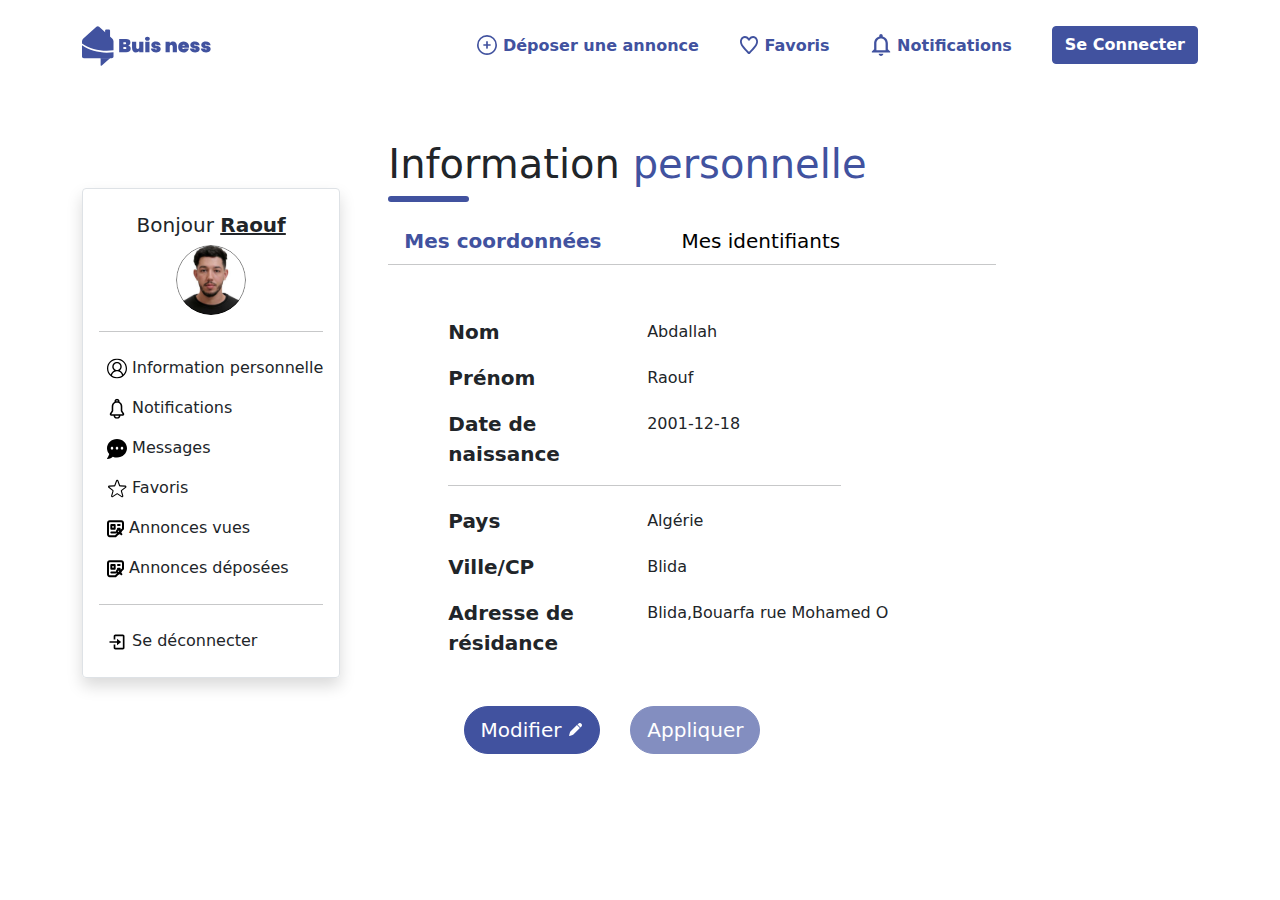
==== first try/MonCompte.html @ b16de1dc "we added a footer and i added a infomations page" ====
<!DOCTYPE html>
<html lang="en">
    <head>
        <meta charset="UTF-8">
        <meta http-equiv="X-UA-Compatible" content="IE=edge">
        <meta name="viewport" content="width=device-width, initial-scale=1.0">
        <link rel="stylesheet" href="Saas/compile.css">
        <link rel="stylesheet" href="costumeStyle.css">
        <title>Mon compte</title>
    </head>
<body>
    <nav class="navbar navbar-expand-lg navbar-dark py-3">
        <div class="container">
            <a href="index.html" class="navbar-brand">
              <img class="img-fluid w-60" src="./images/Logo.svg" alt="logo">
            </a>
            
            <button class="navbar-toggler btn-primary bg-primary" type="button" data-bs-toggle="collapse" data-bs-target="#navmenu">
                <span class="navbar-toggler-icon"></span>
            </button>
    
            <div class="collapse navbar-collapse" id="navmenu">
                <ul class="navbar-nav ms-auto">
                    <li class="nav-item pe-4">
                        <a href="" class="nav-link fw-bold ">
                            <img class="pb-05" src="images/icons/plus.svg" alt="icon">
                            Déposer une annonce
                        </a>
                    </li>
                    <li class="nav-item pe-4">
                        <a href="" class="nav-link fw-bold">
                            <img class="pb-05" src="images/icons/hart.svg" alt="icon">
                            Favoris
                        </a>
                    </li>
                    <li class="nav-item pe-4">
                        <a href="" class="nav-link fw-bold">
                            <img class="pb-05" src="images/icons/Bell.svg" alt="icon">
                            Notifications
                        </a>
                    </li>
                    <li class="nav-item ps-2">
                        <a href=""><button type="button" class="btn btn-primary fw-bold">Se Connecter</button></a>
                    </li>
                </ul>
            </div>
        </div>
    </nav>
    
    <main>
        <section class="d-flex container my-5">
            
            <div class="border p-3 rounded mt-5 shadow h-100">
                <h5 class="fw-normal text-center pt-2">Bonjour <span class="fw-bolder text-decoration-underline">Raouf</span></h5>
                <img src="images/profl pircure.svg" class="rounded-circle d-block mx-auto" alt="photo de profile">
                <hr>
                <ul class="no-decoration m-0 p-0">
                    <li class="py-2 ps-2">
                        <a href="" class="no-decoration text-reset">
                            <img src="images/icons/account.svg" alt="icon">
                            Information personnelle
                        </a>
                    </li>
                    <li class="py-2 ps-2">
                        <a href="" class="no-decoration text-reset">
                            <img src="images/icons/notification.svg" alt="icon">
                            Notifications
                        </a>
                    </li>
                    <li class="py-2 ps-2">
                        <a href="" class="no-decoration text-reset">
                            <img src="images/icons/messages.svg" alt="icon">
                            Messages
                        </a>
                    </li>
                    <li class="py-2 ps-2">
                        <a href="" class="no-decoration text-reset">
                            <img src="images/icons/favorite.svg" alt="icon">
                            Favoris
                        </a>
                    </li>
                    <li class="py-2 ps-2">
                        <a href="" class="no-decoration text-reset">
                            <img src="images/icons/Annonce.svg" alt="icon">
                            Annonces vues
                        </a>
                    </li>
                    <li class="py-2 ps-2">
                        <a href="" class="no-decoration text-reset">
                            <img src="images/icons/Annonce.svg" alt="icon">
                            Annonces déposées
                        </a>
                    </li>
                    <hr>
                    <li class="py-2 ps-2">
                        <a href="" class="no-decoration text-reset">
                            <img src="images/icons/log-out.svg" alt="icon">
                            Se déconnecter
                        </a>
                    </li>
                </ul>
            </div>

            <div class="flex-grow-1 ms-5">
                <h1 class="">Information <span class="text-primary">personnelle</span></h1>
                <hr class="w-10 h-2 show-opacity text-primary rounded mt-0">
                <div class="contain d-flex gap-5">
                    <button class="btn-lg border-0 bg-body text-primary fw-bold">Mes coordonnées</button>
                    <button class="btn-lg border-0 bg-body">Mes identifiants</button>             
                </div>
                <hr class="mt-0 w-75">

                <div class="container mt-5 ms-5">
                    <div class="row">
                        <div class="col-3">
                            <label for="staticEmail" class="mt-1 fs-5 fw-bold">Nom</label>
                        </div>
                        <div class="col-2 position-relative">
                            <input type="text" class="form-control-plaintext" id="staticEmail" value="Abdallah">
                        </div>
                    </div>
                    <div class="row mt-2">
                        <div class="col-3">
                            <label for="staticEmail" class="mt-1 fs-5 fw-bold">Prénom</label>
                        </div>
                        <div class="col-2">
                            <input type="text" class="form-control-plaintext" id="staticEmail" value="Raouf">
                        </div>
                    </div>
                    <div class="row mt-2">
                        <div class="col-3">
                            <label for="staticEmail" class="mt-1 fs-5 fw-bold">Date de naissance</label>
                        </div>
                        <div class="col-2">
                            <input type="text" class="form-control-plaintext" id="staticEmail" value="2001-12-18">
                        </div>
                    </div>
                    <hr class="w-50">
                    <div class="row">
                        <div class="col-3">
                            <label for="staticEmail" class="mt-1 fs-5 fw-bold">Pays</label>
                        </div>
                        <div class="col-2">
                            <input type="text" class="form-control-plaintext" id="staticEmail" value="Algérie">
                        </div>
                    </div>
                    <div class="row mt-2">
                        <div class="col-3">
                            <label for="staticEmail" class="mt-1 fs-5 fw-bold">Ville/CP</label>
                        </div>
                        <div class="col-2">
                            <input type="text" class="form-control-plaintext" id="staticEmail" value="Blida">
                        </div>
                    </div>
                    <div class="row mt-2">
                        <div class="col-3">
                            <label for="staticEmail" class="mt-1 fs-5 fw-bold">Adresse de résidance</label>
                        </div>
                        <div class="col-4">
                            <input type="text" class="form-control-plaintext" id="staticEmail" value="Blida,Bouarfa rue Mohamed Oukrif n°29">
                        </div>
                    </div>
                    <div class="col-5 d-md-flex mt-5 justify-content-around">
                        <button class=" btn btn-lg btn-primary rounded-pill" type="button">
                            Modifier
                            <img src="images/icons/edit-pen.svg" class="mb-1" alt="">
                        </button> 
                        <button class=" btn btn-lg btn-primary rounded-pill" type="button" disabled>Appliquer</button> 
                    </div>
                </div>

            </div>
            
        </section>
    </main>
</body>
</html>
---- first try/costumeStyle.css ----
.w-200{
    width: 260px;
}
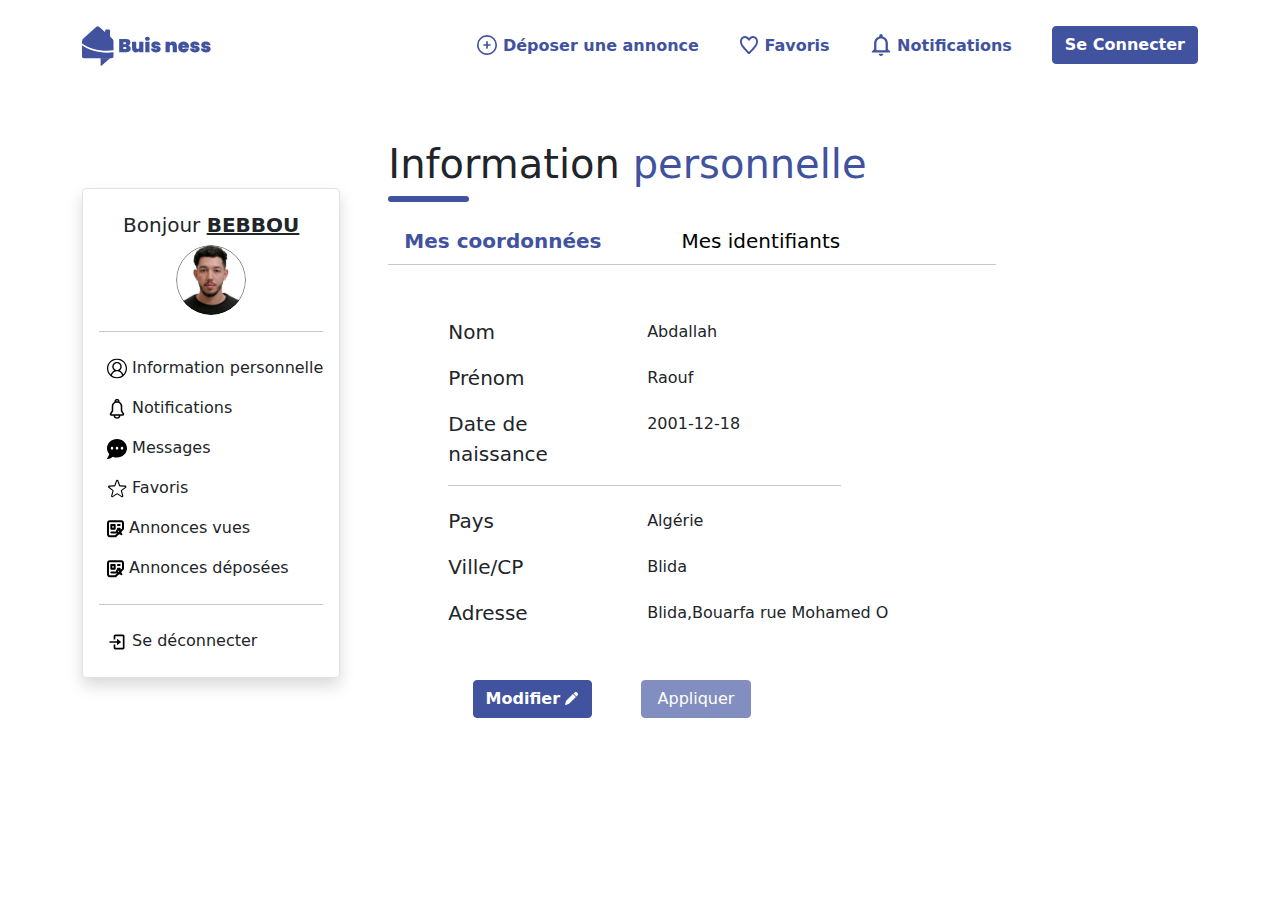
==== commit 58ca3768: "we added sign up and sign in form and also where u modify identifiant stuff like email and password " ====
--- a/first try/MonCompte.html
+++ b/first try/MonCompte.html
@@ -40,7 +40,7 @@
                         </a>
                     </li>
                     <li class="nav-item ps-2">
-                        <a href=""><button type="button" class="btn btn-primary fw-bold">Se Connecter</button></a>
+                        <a href="test.html"><button type="button" class="btn btn-primary fw-bold">Se Connecter</button></a>
                     </li>
                 </ul>
             </div>
@@ -51,7 +51,7 @@
         <section class="d-flex container my-5">
             
             <div class="border p-3 rounded mt-5 shadow h-100">
-                <h5 class="fw-normal text-center pt-2">Bonjour <span class="fw-bolder text-decoration-underline">Raouf</span></h5>
+                <h5 class="fw-normal text-center pt-2">Bonjour <span class="fw-bolder text-decoration-underline">BEBBOU</span></h5>
                 <img src="images/profl pircure.svg" class="rounded-circle d-block mx-auto" alt="photo de profile">
                 <hr>
                 <ul class="no-decoration m-0 p-0">
@@ -105,73 +105,154 @@
                 <h1 class="">Information <span class="text-primary">personnelle</span></h1>
                 <hr class="w-10 h-2 show-opacity text-primary rounded mt-0">
                 <div class="contain d-flex gap-5">
-                    <button class="btn-lg border-0 bg-body text-primary fw-bold">Mes coordonnées</button>
-                    <button class="btn-lg border-0 bg-body">Mes identifiants</button>             
+                    <button class="btn-lg border-0 bg-body text-primary fw-bold" id="coordonnéeButton">Mes coordonnées</button>
+                    <button class="btn-lg border-0 bg-body" id="identifiantsButton">Mes identifiants</button>             
                 </div>
                 <hr class="mt-0 w-75">
 
-                <div class="container mt-5 ms-5">
-                    <div class="row">
-                        <div class="col-3">
-                            <label for="staticEmail" class="mt-1 fs-5 fw-bold">Nom</label>
+                <div class="container mt-5 ms-5" id="coordonnées">
+                    <div class="row">
+                        <div class="col-3">
+                            <label for="MonNom" class="mt-1 fs-5 fw-semibold">Nom</label>
                         </div>
                         <div class="col-2 position-relative">
-                            <input type="text" class="form-control-plaintext" id="staticEmail" value="Abdallah">
-                        </div>
-                    </div>
-                    <div class="row mt-2">
-                        <div class="col-3">
-                            <label for="staticEmail" class="mt-1 fs-5 fw-bold">Prénom</label>
-                        </div>
-                        <div class="col-2">
-                            <input type="text" class="form-control-plaintext" id="staticEmail" value="Raouf">
-                        </div>
-                    </div>
-                    <div class="row mt-2">
-                        <div class="col-3">
-                            <label for="staticEmail" class="mt-1 fs-5 fw-bold">Date de naissance</label>
-                        </div>
-                        <div class="col-2">
-                            <input type="text" class="form-control-plaintext" id="staticEmail" value="2001-12-18">
+                            <input type="text" class="form-control-plaintext" id="MonNom" value="Abdallah">
+                        </div>
+                    </div>
+                    <div class="row mt-2">
+                        <div class="col-3">
+                            <label for="MonPrénom" class="mt-1 fs-5 fw-semibold">Prénom</label>
+                        </div>
+                        <div class="col-2">
+                            <input type="text" class="form-control-plaintext" id="MonPrénom" value="Raouf">
+                        </div>
+                    </div>
+                    <div class="row mt-2">
+                        <div class="col-3">
+                            <label for="MaDateNaissance" class="mt-1 fs-5 fw-semibold">Date de naissance</label>
+                        </div>
+                        <div class="col-2">
+                            <input type="text" class="form-control-plaintext" id="MaDateNaissance" value="2001-12-18">
                         </div>
                     </div>
                     <hr class="w-50">
                     <div class="row">
                         <div class="col-3">
-                            <label for="staticEmail" class="mt-1 fs-5 fw-bold">Pays</label>
-                        </div>
-                        <div class="col-2">
-                            <input type="text" class="form-control-plaintext" id="staticEmail" value="Algérie">
-                        </div>
-                    </div>
-                    <div class="row mt-2">
-                        <div class="col-3">
-                            <label for="staticEmail" class="mt-1 fs-5 fw-bold">Ville/CP</label>
-                        </div>
-                        <div class="col-2">
-                            <input type="text" class="form-control-plaintext" id="staticEmail" value="Blida">
-                        </div>
-                    </div>
-                    <div class="row mt-2">
-                        <div class="col-3">
-                            <label for="staticEmail" class="mt-1 fs-5 fw-bold">Adresse de résidance</label>
+                            <label for="MonPays" class="mt-1 fs-5 fw-semibold">Pays</label>
+                        </div>
+                        <div class="col-2">
+                            <input type="text" class="form-control-plaintext" id="MonPays" value="Algérie">
+                        </div>
+                    </div>
+                    <div class="row mt-2">
+                        <div class="col-3">
+                            <label for="MaVille" class="mt-1 fs-5 fw-semibold">Ville/CP</label>
+                        </div>
+                        <div class="col-2">
+                            <input type="text" class="form-control-plaintext" id="MaVille" value="Blida">
+                        </div>
+                    </div>
+                    <div class="row mt-2">
+                        <div class="col-3">
+                            <label for="MaAdresse" class="mt-1 fs-5 fw-semibold">Adresse</label>
                         </div>
                         <div class="col-4">
-                            <input type="text" class="form-control-plaintext" id="staticEmail" value="Blida,Bouarfa rue Mohamed Oukrif n°29">
+                            <input type="text" class="form-control-plaintext" id="MaAdresse" value="Blida,Bouarfa rue Mohamed Oukrif n°29">
                         </div>
                     </div>
                     <div class="col-5 d-md-flex mt-5 justify-content-around">
-                        <button class=" btn btn-lg btn-primary rounded-pill" type="button">
-                            Modifier
-                            <img src="images/icons/edit-pen.svg" class="mb-1" alt="">
+                        <button class="d-flex gap-1 align-items-center btn btn-primary" id="modifierCoordonnéesbutton" type="button">
+                            <p class="fw-bold mb-0">Modifier</p>
+                            <img src="images/icons/edit-pen.svg" class="" alt="">
                         </button> 
-                        <button class=" btn btn-lg btn-primary rounded-pill" type="button" disabled>Appliquer</button> 
+                        <button class="px-3 btn btn-primary" id="" type="button" disabled>Appliquer</button> 
                     </div>
                 </div>
 
+                <div class="d-none container mt-5 ms-5" id="identifiants">
+                    <div class="col-3">
+                        <label for="MonEmail" class="mt-1 fs-4 fw-semibold Poppins">E-mail:</label>
+                    </div>                    
+                    <div class="row">
+                        <div class="col-3">
+                            <input type="text" class="form-control-plaintext" id="MonEmail" value="raoufslv09@gmail.com" disabled>
+                        </div>
+                        <div class="col-3">
+                            <button class="border-0 bg-body text-primary fw-semibold mt-1" id="modifierEmail" data-bs-toggle="modal" data-bs-target="#changerEmail">
+                                Modifier
+                                <img src="images/icons/edit-pen-purple.svg" class="" alt="">
+                            </button>
+                        </div>
+                    </div>
+
+                    <hr class="my-4 w-50">
+
+                    <div class="col-3">
+                        <label for="MonMotDePasse" class="mt-1 fs-4 fw-semibold Poppins">Mot de passe:</label>
+                    </div>
+                    <div class="row">
+                        <div class="col-3">
+                            <input type="text" class="form-control-plaintext" id="MonMotDePasse" value="••••••••" disabled>
+                        </div>
+                        <div class="col-3">
+                            <button class="border-0 bg-body text-primary fw-semibold mt-1" id="modifierMotDePasse" data-bs-toggle="modal" data-bs-target="#changerMotDePasse">
+                                Modifier
+                                <img src="images/icons/edit-pen-purple.svg" class="" alt="">
+                            </button>
+                        </div>
+                        <hr class="d-none w-75 my-1 ms-2">                        
+                    </div>                    
+
+                    <div class="modal fade" id="changerMotDePasse" aria-hidden="true" aria-labelledby="exampleModalToggleLabel" tabindex="-1">
+                        <div class=" modal-dialog modal-dialog-centered">
+                            <div class="w-75 modal-content mx-auto">
+                                <h5 class="mt-4 Roboto fw-bold text-center">modifier mot de passe</h5>
+                                <hr class="w-25 show-opacity text-primary rounded mt-0 d-block mx-auto h-3">
+                                <div class="mb-3 mx-5 px-4">
+                                    <input type="password" class="form-control" id="MonActuelMotDePasse" placeholder="Mot de passe actuel" required> 
+                                </div>
+                                <div class="mb-3 mx-5 px-4">
+                                    <input type="password" class="form-control" id="MonNouveauMotDePasse" placeholder="Nouveau mot de passe" required>
+                                </div>
+                                <div class="mb-3 mx-5 px-4">
+                                    <input type="password" class="form-control" id="MonConfirmationMotDePasse" placeholder="Confirmation mot de passe" required>
+                                </div>
+                                <div class="">
+                                    <button class="btn btn-primary d-block mx-auto mb-3 mt-1" type="button">Appliquer</button>
+                                </div>
+                                
+                            </div>
+                        </div>
+                    </div>
+
+                    <div class="modal fade" id="changerEmail" aria-hidden="true" aria-labelledby="exampleModalToggleLabel" tabindex="-1">
+                        <div class=" modal-dialog modal-dialog-centered">
+                            <div class="modal-content w-75  mx-auto">
+                                <h5 class="mt-4 Roboto fw-bold text-center">modifier votre E-mail</h5>
+                                <hr class="w-25 show-opacity text-primary rounded mt-0 d-block mx-auto h-3">
+                                <div class="mb-3 mx-5 px-4">
+                                    <input type="email" class="form-control" id="MonActuelEmail" placeholder="E-mail actuel" value="" required>
+                                </div>
+                                <div class="mb-3 mx-5 px-4">
+                                    <input type="email" class="form-control" id="MonNouveauEmail" placeholder="Nouveau E-mail" value="" required>
+                                </div>
+                                <div class="mb-3 mx-5 px-4">
+                                    <input type="password" class="form-control" id="MonConfirmationEmail" placeholder="mot de passe" value="" required>
+                                </div>
+                                <div class="">
+                                    <button class="btn btn-primary d-block mx-auto mb-3 mt-1" type="button">Appliquer</button>
+                                </div>
+                                
+                            </div>
+                        </div>
+                    </div>
+                </div>
             </div>
-            
         </section>
     </main>
+
+    <script src="index.js"></script>
+    <script src="../js/bootstrap.min.js"></script>
+
 </body>
 </html>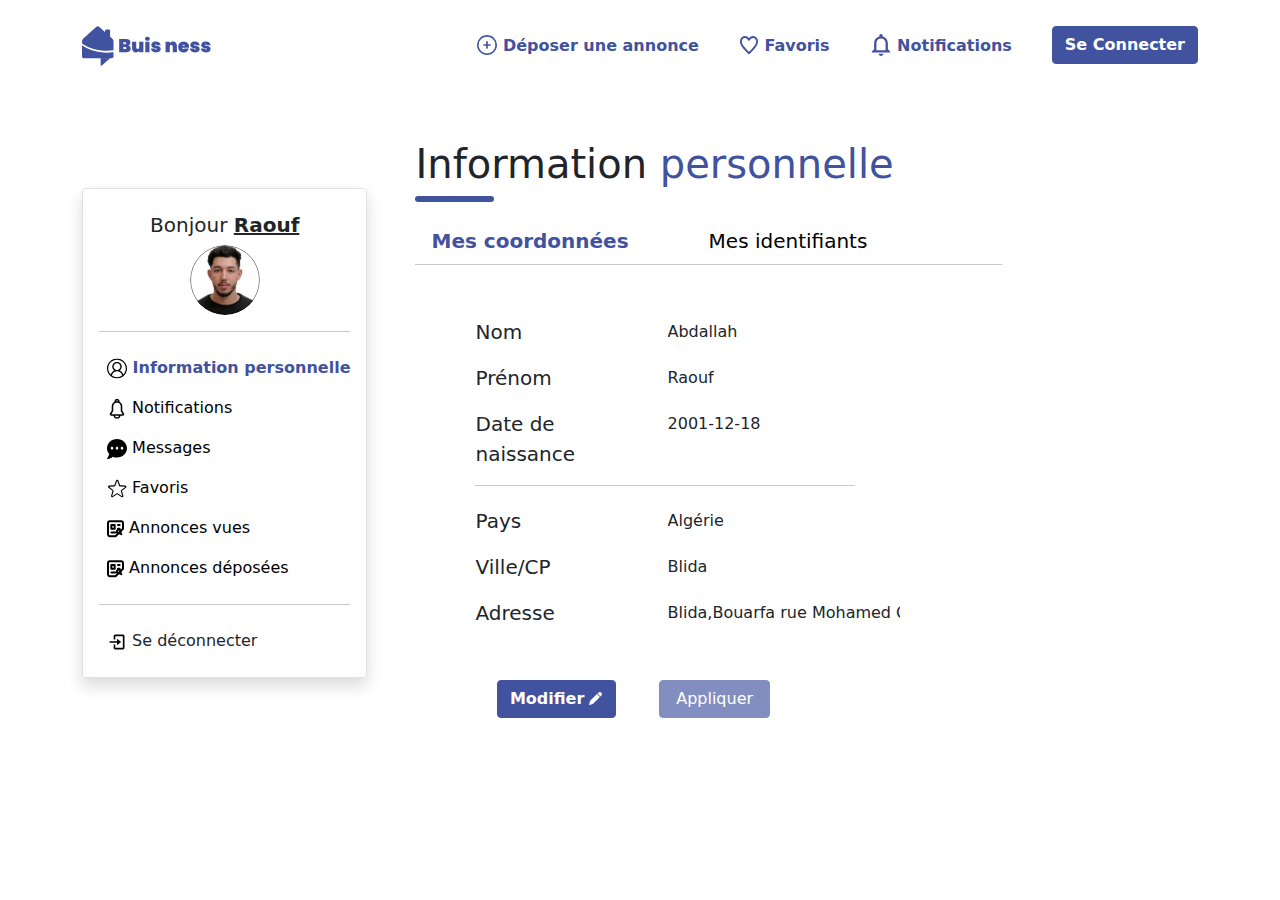
==== commit 7e2b3601: "it's been a long time ago we didn't push, so we didi a lot of things can't really talk about them al" ====
--- a/first try/MonCompte.html
+++ b/first try/MonCompte.html
@@ -48,52 +48,52 @@
     </nav>
     
     <main>
-        <section class="d-flex container my-5">
+        <section class="d-flex container my-5 ">
             
-            <div class="border p-3 rounded mt-5 shadow h-100">
-                <h5 class="fw-normal text-center pt-2">Bonjour <span class="fw-bolder text-decoration-underline">BEBBOU</span></h5>
+            <div class="border p-3 rounded mt-5 shadow h-100 " id="side-nav">
+                <h5 class="fw-normal text-center pt-2">Bonjour <span class="fw-bolder text-decoration-underline">Raouf</span></h5>
                 <img src="images/profl pircure.svg" class="rounded-circle d-block mx-auto" alt="photo de profile">
                 <hr>
                 <ul class="no-decoration m-0 p-0">
                     <li class="py-2 ps-2">
-                        <a href="" class="no-decoration text-reset">
+                        <button class="border-0 bg-body p-0 fw-bold text-primary compte-buttons" id="InfoPersoButton">
                             <img src="images/icons/account.svg" alt="icon">
                             Information personnelle
-                        </a>
-                    </li>
-                    <li class="py-2 ps-2">
-                        <a href="" class="no-decoration text-reset">
+                        </button>
+                    </li>
+                    <li class="py-2 ps-2">
+                        <button class="border-0 bg-body p-0 compte-buttons" id="NotificationButton">
                             <img src="images/icons/notification.svg" alt="icon">
                             Notifications
-                        </a>
-                    </li>
-                    <li class="py-2 ps-2">
-                        <a href="" class="no-decoration text-reset">
+                        </button>
+                    </li>
+                    <li class="py-2 ps-2">
+                        <button class="border-0 bg-body p-0 compte-buttons" id="MessagesButton">
                             <img src="images/icons/messages.svg" alt="icon">
                             Messages
-                        </a>
-                    </li>
-                    <li class="py-2 ps-2">
-                        <a href="" class="no-decoration text-reset">
+                        </button>
+                    </li>
+                    <li class="py-2 ps-2">
+                        <button class="border-0 bg-body p-0 compte-buttons" id="FavorisButton">
                             <img src="images/icons/favorite.svg" alt="icon">
                             Favoris
-                        </a>
-                    </li>
-                    <li class="py-2 ps-2">
-                        <a href="" class="no-decoration text-reset">
+                        </button>
+                    </li>
+                    <li class="py-2 ps-2">
+                        <button class="border-0 bg-body p-0 compte-buttons" id="AnnVuButton">
                             <img src="images/icons/Annonce.svg" alt="icon">
                             Annonces vues
-                        </a>
-                    </li>
-                    <li class="py-2 ps-2">
-                        <a href="" class="no-decoration text-reset">
+                        </button>
+                    </li>
+                    <li class="py-2 ps-2">
+                        <button class="border-0 bg-body p-0 compte-buttons" id="AnnDepButton">
                             <img src="images/icons/Annonce.svg" alt="icon">
                             Annonces déposées
-                        </a>
+                        </button>
                     </li>
                     <hr>
                     <li class="py-2 ps-2">
-                        <a href="" class="no-decoration text-reset">
+                        <a href="index.html" class="no-decoration text-reset">
                             <img src="images/icons/log-out.svg" alt="icon">
                             Se déconnecter
                         </a>
@@ -101,7 +101,7 @@
                 </ul>
             </div>
 
-            <div class="flex-grow-1 ms-5">
+            <div class="flex-grow-1 ms-5 compte-content" id="infoPerso-content">
                 <h1 class="">Information <span class="text-primary">personnelle</span></h1>
                 <hr class="w-10 h-2 show-opacity text-primary rounded mt-0">
                 <div class="contain d-flex gap-5">
@@ -248,6 +248,191 @@
                     </div>
                 </div>
             </div>
+            <div class="flex-grow-1 ms-5 compte-content d-none" id="notification-content">
+                <h1 class="">Notifications</h1>
+                <hr class="w-10 h-2 show-opacity text-primary rounded mt-0">
+                <div>
+                    <div class="d-flex mt-5 gap-4 bg-light rounded p-3 w-65">
+                        <img src="images/icons/commentaire.svg" alt="commentaire-icon">
+                        <div>
+                            <p class="fs-6 fw-bold Poppins">Commentaire</p>
+                            <p class="fs- fw-regular Poppins">Vous avez reçu un commentaire sur votre annonce de location</p>
+                        </div>
+                        
+                        <img src="images/alger-centre1.jpg" class="adjustable-img rounded text-center" alt="img d'annonce">
+                        
+                    </div>
+                        
+
+
+                </div>
+            </div>
+            <div class="flex-grow-1 ms-5 compte-content d-none" id="Messages-content">
+                <h1 class="">Messages</h1>
+                <hr class="w-10 h-2 show-opacity text-primary rounded mt-0">
+            </div>
+            <div class="flex-grow-1 ms-5 compte-content d-none" id="Favoris-content">
+                <h1 class="">Favoris</h1>
+                <hr class="w-10 h-2 show-opacity text-primary rounded mt-0">
+                <div class="row row-cols-1 row-cols-md-3 g-4 ">
+                    <div class="col-4">
+                        <div class="card shadow">
+                            <img src="images/alger-centre1.jpg" class="card-img-top" alt="...">
+                            <div class="card-body">
+                                <div class="d-flex justify-content-between align-items-center">
+                                    <h5 class="card-title"><span class="text-uppercase">à</span> louer</h5>   
+                                    <h6 class="card-title">12000 DA/Jour</h6>
+                                </div>
+                                <p class="card-text fw-lighter mb-1">Maisson/ville</p>
+                                <p class="card-text fw-lighter mt-0 mb-1">8 piece ●  260 m²</p>
+                                <div class="d-flex justify-content-between align-items-center">
+                                    <p class="card-text fw-lighter m-0 mb-1">Alger, Cheraga</p>  
+                                    <small class="card-text m-0 fs-8">Ajoutée il y’a 40 min</small>
+                                </div>
+                            </div>
+                            <div class="card-img-overlay ps-1">
+                                <div class="bg-dark-light text-light d-inline raduis-10 p-1 position-absolute bottom-45">
+                                    12
+                                    <img src="images/icons/camera icon.svg" class="" alt="">
+                                </div>
+                                <img src="images/icons/left arrow icon.svg" class="position-absolute bottom-70" alt="">
+                                <img src="images/icons/right arrow icon.svg" class="position-absolute bottom-70 start-89 " alt="">
+                                <img src="images/icons/delete.svg" class="position-absolute start-89 top-0 mt-1" alt="">
+                            </div>
+                        </div>
+                    </div>
+                    <div class="col-4">
+                        <div class="card h-100 shadow">
+                            <img src="images/alger-centre1.jpg" class="card-img-top" alt="...">
+                            <div class="card-body">
+                                <div class="d-flex justify-content-between align-items-center">
+                                    <h5 class="card-title"><span class="text-uppercase">à</span> louer</h5>   
+                                    <h6 class="card-title">12000 DA/Jour</h6>
+                                </div>
+                                <p class="card-text fw-lighter mb-1">Maisson/ville</p>
+                                <p class="card-text fw-lighter mt-0 mb-1">8 piece ●  260 m²</p>
+                                <div class="d-flex justify-content-between align-items-center">
+                                    <p class="card-text fw-lighter m-0 mb-1">Alger, Cheraga</p>  
+                                    <small class="card-text m-0 fs-8">Ajoutée il y’a 40 min</small>
+                                </div>
+                            </div>
+                            <div class="card-img-overlay ps-1">
+                                <div class="bg-dark-light text-light d-inline raduis-10 p-1 position-absolute bottom-45">
+                                    12
+                                    <img src="images/icons/camera icon.svg" class="" alt="">
+                                </div>
+                                <img src="images/icons/left arrow icon.svg" class="position-absolute bottom-70" alt="">
+                                <img src="images/icons/right arrow icon.svg" class="position-absolute bottom-70 start-89 " alt="">
+                                <img src="images/icons/delete.svg" class="position-absolute start-89 top-0 mt-1" alt="">
+                            </div>
+                        </div>
+                    </div>
+                </div>
+                
+            </div>
+            <div class="flex-grow-1 ms-5 compte-content d-none" id="AnnVue-content">
+                <h1 class="">Annonces <span class="text-primary">Vues</span></h1>
+                <hr class="w-10 h-2 show-opacity text-primary rounded mt-0">
+                <div class="row row-cols-1 row-cols-md-3 g-4">
+                    <div class="col-4">
+                        <div class="card shadow">
+                            <img src="images/alger-centre1.jpg" class="card-img-top" alt="...">
+                            <div class="card-body">
+                                <div class="d-flex justify-content-between align-items-center">
+                                    <h5 class="card-title"><span class="text-uppercase">à</span> louer</h5>   
+                                    <h6 class="card-title">12000 DA/Jour</h6>
+                                </div>
+                                <p class="card-text fw-lighter mb-1">Maisson/ville</p>
+                                <p class="card-text fw-lighter mt-0 mb-1">8 piece ●  260 m²</p>
+                                <div class="d-flex justify-content-between align-items-center">
+                                    <p class="card-text fw-lighter m-0 mb-1">Alger, Cheraga</p>  
+                                    <small class="card-text m-0 fs-8">Vue il y’a 1 h</small>
+                                </div>
+                            </div>
+                            <div class="card-img-overlay ps-1">
+                                <div class="bg-dark-light text-light d-inline raduis-10 p-1 position-absolute bottom-45">
+                                    12
+                                    <img src="images/icons/camera icon.svg" class="" alt="">
+                                </div>
+                                <img src="images/icons/left arrow icon.svg" class="position-absolute bottom-70" alt="">
+                                <img src="images/icons/right arrow icon.svg" class="position-absolute bottom-70 start-89 " alt="">
+                                <img src="images/icons/delete.svg" class="position-absolute start-89 top-0 mt-1" alt="">
+                            </div>
+                        </div>
+                    </div>
+                </div>
+            </div>
+            <div class="flex-grow-1 ms-5 compte-content d-none" id="AnnDep-content">
+                <h1 class="">Annonces <span class="text-primary">déposées</span></h1>
+                <hr class="w-10 h-2 show-opacity text-primary rounded mt-0">
+                <div class="row row-cols-1 row-cols-md-3 g-4">
+                    <div class="col-4">
+                        <div class="card shadow">
+                            <img src="images/alger-centre1.jpg" class="card-img-top" alt="...">
+                            <div class="card-body">
+                                <div class="d-flex justify-content-between align-items-center">
+                                    <h5 class="card-title"><span class="text-uppercase">à</span> louer</h5>   
+                                    <h6 class="card-title">12000 DA/Jour</h6>
+                                </div>
+                                <p class="card-text fw-lighter mb-1">Maisson/ville</p>
+                                <p class="card-text fw-lighter mt-0 mb-1">8 piece ●  260 m²</p>
+                                <div class="d-flex justify-content-between align-items-center">
+                                    <p class="card-text fw-lighter m-0 mb-1">Alger, Cheraga</p>  
+                                    <small class="card-text m-0 fs-8 text-end">
+                                        <img src="images/icons/commentaire.svg" class="w-30" alt="">
+                                        (2)
+                                    </small>
+                                </div>
+                            </div>
+                            <div class="card-img-overlay ps-1">
+                                <div class="bg-dark-light text-light d-inline raduis-10 p-1 position-absolute bottom-45">
+                                    12
+                                    <img src="images/icons/camera icon.svg" class="" alt="">
+                                </div>
+                                <img src="images/icons/left arrow icon.svg" class="position-absolute bottom-70" alt="">
+                                <img src="images/icons/right arrow icon.svg" class="position-absolute bottom-70 start-89 " alt="">
+                                <img src="images/icons/delete.svg" class="position-absolute start-89 top-0 mt-1" alt="">
+                                <img src="images/icons/edit.svg" class="position-absolute start-78 top-0 mt-1" alt="">
+                            </div>
+                        </div>
+                    </div>
+                    <div class="col-4">
+                        <div class="card shadow">
+                            <img src="images/alger-centre1.jpg" class="card-img-top" alt="...">
+                            <div class="card-body">
+                                <div class="d-flex justify-content-between align-items-center">
+                                    <h5 class="card-title"><span class="text-uppercase">à</span> louer</h5>   
+                                    <h6 class="card-title">12000 DA/Jour</h6>
+                                </div>
+                                <p class="card-text fw-lighter mb-1">Maisson/ville</p>
+                                <p class="card-text fw-lighter mt-0 mb-1">8 piece ●  260 m²</p>
+                                <div class="d-flex justify-content-between align-items-center">
+                                    <p class="card-text fw-lighter m-0 mb-1">Alger, Cheraga</p>  
+                                    <small class="card-text m-0 fs-8 text-end">
+                                        <img src="images/icons/commentaire.svg" class="w-30" alt="">
+                                        (2)
+                                    </small>
+                                </div>
+                            </div>
+                            <div class="card-img-overlay ps-1">
+                                <div class="bg-dark-light text-light d-inline raduis-10 p-1 position-absolute bottom-45">
+                                    12
+                                    <img src="images/icons/camera icon.svg" class="" alt="">
+                                </div>
+                                <img src="images/icons/left arrow icon.svg" class="position-absolute bottom-70" alt="">
+                                <img src="images/icons/right arrow icon.svg" class="position-absolute bottom-70 start-89 " alt="">
+                                <img src="images/icons/delete.svg" class="position-absolute start-89 top-0 mt-1" alt="">
+                                <img src="images/icons/edit.svg" class="position-absolute start-78 top-0 mt-1" alt="">
+                            </div>
+                        </div>
+                    </div>
+                    <div class="col-4 shadow rounded d-flex justify-content-center align-items-center flex-column gap-1 border">
+                        <img src="images/icons/Plus-squar.svg" class="" alt="">
+                        <h4 class="text-center pt-4">Déposer une nouvelle annonce</h4>
+                    </div>
+                    
+                </div>
+            </div>
         </section>
     </main>
 
@@ -255,4 +440,5 @@
     <script src="../js/bootstrap.min.js"></script>
 
 </body>
-</html>+</html>
+
--- a/first try/costumeStyle.css
+++ b/first try/costumeStyle.css
@@ -1,3 +1,58 @@
 .w-200{
     width: 260px;
+}
+
+.adjustable-img{
+    width: 80px;
+    height: 60px;
+    align-self: center;
+}
+
+.raduis-10{
+    border-radius: 10px;
+}
+
+#side-nav{
+    min-width: 250px;
+}
+
+.dropdown-width{
+    min-width: 6rem;
+}
+
+.shodow-inside{
+    box-shadow: 20px 20px 50px 10px #41529f57 inset;
+}
+
+.pic-holder1{
+    width: 500px;
+    height: 400px;
+    border-radius: 10px 0px 0px 10px;
+}
+
+.pic-holder2{
+    width: 304px;
+    height: 195px;
+}
+
+.pic-holder{
+    height: 400px;
+}
+
+.raduis-top-right{
+    border-top-right-radius: 0.25rem;
+}
+
+.raduis-bottom-right{
+    border-bottom-right-radius: 0.25rem;
+}
+.d-webkit-none{
+  -webkit-appearance: none;
+     -moz-appearance: none;
+          appearance: none;    
+}
+
+.profil-pic{
+    width: 60px;
+    height: 60px;
 }